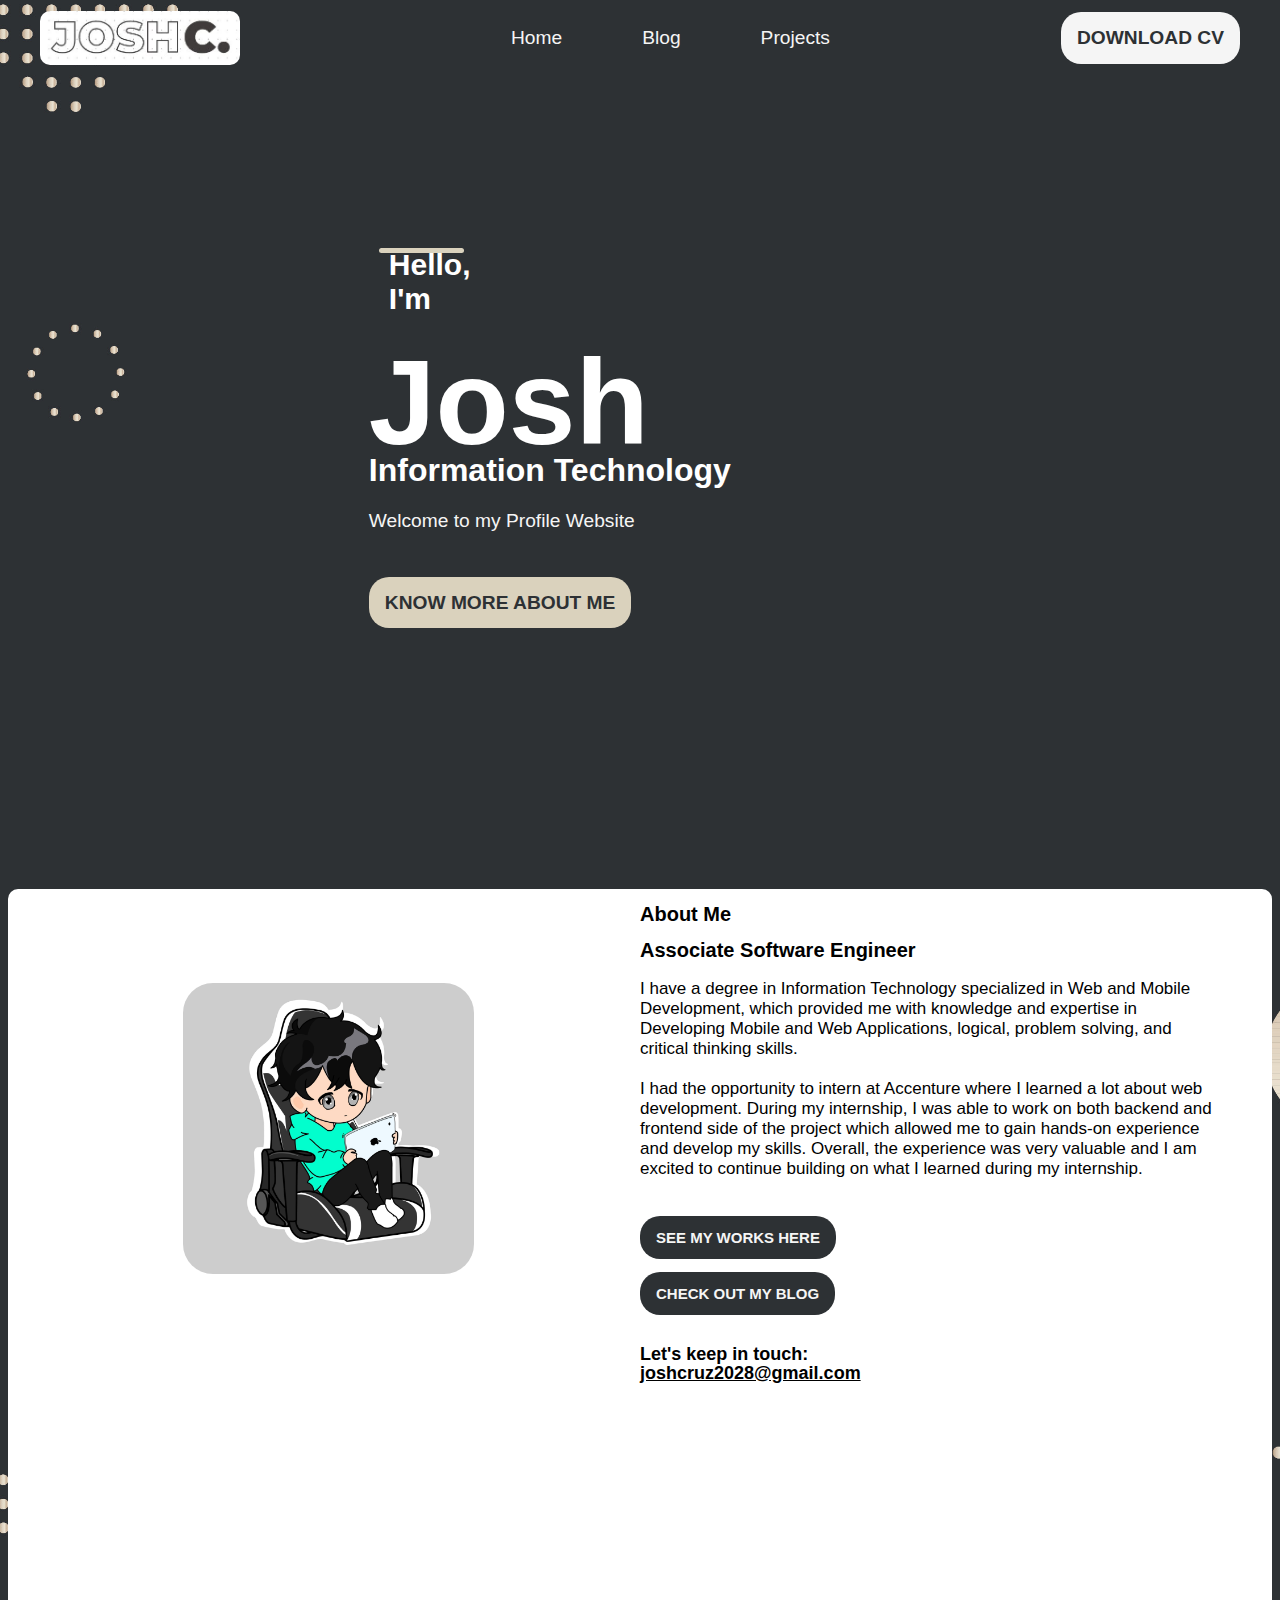
==== index.html @ 6b88b46c "Add files via upload" ====
<!DOCTYPE html>
<html lang="en">
<head>
    <meta charset="UTF-8">
    <meta name="viewport" content="width=device-width, initial-scale=1.0">
    <link rel="stylesheet" href="https://cdnjs.cloudflare.com/ajax/libs/font-awesome/6.4.0/css/all.min.css" integrity="sha512-iecdLmaskl7CVkqkXNQ/ZH/XLlvWZOJyj7Yy7tcenmpD1ypASozpmT/E0iPtmFIB46ZmdtAc9eNBvH0H/ZpiBw==" crossorigin="anonymous" referrerpolicy="no-referrer" />
    <link rel="stylesheet" href="styles.css">
    <title>Josh C.</title>
</head>
<body>
    <header>
        <div class="navbar">
            <img src="Logo.JPG"/>
            <ul class="links">
                <li><a href="index.html">Home</a></li>
                <li><a href="blog.html">Blog</a></li>
                <li><a href="projects.html">Projects</a></li>
            </ul>

            <a href="https://drive.google.com/uc?id=1K80q1uXvpnG44MLfooa4zxvBwbObPtkQ&export=download" class="downloadBtn">DOWNLOAD CV</a>
            <div class="toggleBtn">
                <i class="fa-solid fa-bars"></i>
            </div>
        </div>

        <div class="dropDownMenu">
            <li><a href="index.html">Home</a></li>
            <li><a href="blog.html">Blog</a></li>
            <li><a href="projects.html">Projects</a></li>
            <li><a href="https://drive.google.com/uc?id=1K80q1uXvpnG44MLfooa4zxvBwbObPtkQ&export=download" class="downloadBtn">DOWNLOAD CV</a></li>
        </div>
    </header>

    <div class="mainContainer">
        <div class="helloContainer">
            <h1 class="hello">Hello, I'm</h1>
            <h1 class="name">Josh</h1>
            <h1 class="course">Information Technology</h1>
            <h1 class="welcome">Welcome to my Profile Website</h1>
            <div class="knowMoreContainer">
                <a href="#about" class="knowMore">KNOW MORE ABOUT ME 
                    <i class="fa-solid fa-arrow-down"></i>
                </a>
            </div>
        </div>
    </div>

    <br><br><br>
    <hr>

    <div class="aboutMe" id="about">
        <section class="childImg">
            <img src="Avatar.jpg"/>
        </section>
        <section class="child">
            <h1 class="aboutTitle">About Me</h1>
            <h1 class="workTitle">Associate Software Engineer</h1>
            <p>
                I have a degree in Information Technology specialized in Web and Mobile Development, which provided me  with knowledge and expertise in Developing Mobile and Web Applications, logical, problem solving, and critical thinking skills.
                <br><br>
                I had the opportunity to intern at Accenture where I learned a lot about web development. During my internship, I was able to work on both backend and frontend side of the project which allowed me to gain hands-on experience and develop my skills. Overall, the experience was very valuable and I am excited to continue building on what I learned during my internship.
            </p>
            <a href="projects.html" class="seeWorks">
                <i class="fa-solid fa-hand-point-right"></i>
                SEE MY WORKS HERE
            </a><p style="margin-bottom: 19px;">
                <br>
            <a href="blog.html" class="seeWorks">
                <i class="fa-solid fa-hand-point-right"></i>
                CHECK OUT MY BLOG
            </a>
            <h1 class="inTouch">Let's keep in touch:
                <p class="email">joshcruz2028@gmail.com</p>
                <a 
                href="https://www.linkedin.com/in/josh-cruz-06531723a/"
                target="_blank">
                    <i class="fa-brands fa-linkedin"></i>
                </a>
                <a
                href="https://github.com/Kitchen-Nuggets"
                target="_blank">
                    <i class="fa-brands fa-github"></i>
                </a>
            </h1>
        </section>
    </div>

    <script>
        const toggleBtn = document.querySelector('.toggleBtn');
        const toggleBtnIcon = document.querySelector('.toggleBtn i');
        const dropDownMenu = document.querySelector('.dropDownMenu');
        
        toggleBtn.onclick = function () {
        dropDownMenu.classList.toggle('open')
        const isOpen = dropDownMenu.classList.contains('open')  

        toggleBtnIcon.classList = isOpen
        ? 'fa-solid fa-xmark'
        : 'fa-solid fa-bars'
        }
    </script>
</body>
</html>
---- styles.css ----
*{
  box-sizing: border-box;
}

html {
  scroll-behavior: smooth;
}

hr {
  display: none;
  border: none;
  width: 85%;
  height: 1px;
  background-color: white;
}

body {
  height: 100vh;
  background-color: #000;
  background-image: url('background.jpg');
  background-size: cover;
  background-position: center;
}

li {
  list-style: none;
}

a {
  text-decoration: none;
  color: whitesmoke;
  font-size: 1.2rem;
  font-family:Arial, Helvetica, sans-serif;
}

/* HEADER */
header {
  position: relative;
  padding: 0 2rem;
}

.navbar {
  margin-bottom: 65px;
  width: 100%;
  height: 60px;
  display: flex;
  align-items: center;
  justify-content: space-between;
}

.navbar .links {
  display: flex;
  gap: 5rem;
}

.navbar .links a:hover {
  transition: 0.5s;
  display: flex;
  gap: 2rem;
  border: 1px white solid;
  padding: 10px;
  border-radius: 10px;
  color: white;
}

.navbar img{
  width: 200px;
  border-radius: 10px;
  height: auto;
}

.navbar .toggleBtn {
  color: whitesmoke;
  font-size: 1.5rem;
  cursor: pointer;
  display: none;
}

.downloadBtn {
  transition: 0.5s;
  background-color: whitesmoke;
  color: #2D3134;
  padding: 0.5rem 1rem;
  outline: none;
  border-radius: 20px;
  font-size: 1.2rem;
  font-weight: bold;
  cursor: pointer;
  padding-top: 15px;
  padding-bottom: 15px;
}

.downloadBtn:hover {
  transition: 0.5s;
  background-color: transparent;
  border: 1px white solid;
  color: white;
  padding: 0.5rem 1rem;
  outline: none;
  padding-top: 15px;
  padding-bottom: 15px;
  border-radius: 20px;
  font-size: 1.2rem;
  font-weight: bold;
  cursor: pointer;
}

/* DROPDOWN */
.dropDownMenu {
  display: none;
  height: 0;
  position: absolute;
  right: 2rem;
  top: 60px;
  width: 300px;
  background: #272727;
  border-radius: 10px;
  overflow: hidden;
  z-index: 2;
  transition: height 0.2s cubic-bezier(0.175, 0.885, 0.32, 1.275);
}

.dropDownMenu li {
  padding: 0.7rem;
  display: flex;
  align-items: center;
  justify-content: center;
}

.dropDownMenu .downloadBtn {
  width: 80%;
  display: flex;
  justify-content: center;
}

.dropDownMenu.open {
  height: 220px;
}

/* MAIN CONTAINER */
.mainContainer {
  color: white;
  /* border: 1px yellow solid; */
  margin-right: 30px;
  margin-left: 130px;
  font-family:'Franklin Gothic Medium', 'Arial Narrow', Arial, sans-serif
}

.helloContainer {
  padding-left: 10px;
  /* border: 1px green solid; */
  margin-top: 180px;
  margin-left: 20%;
}

.helloContainer .hello {
  background-color: #DAD2BD;
  padding-left: 10px;
  margin-left: 10px;
  width: 85px;
  height: 5px;
  border-radius: 10px;
  font-family:'Lucida Sans', 'Lucida Sans Regular', 'Lucida Grande', 'Lucida Sans Unicode', Geneva, Verdana, sans-serif;
  font-size: 30px;
}

.helloContainer .course {
  margin-top: -100px;
}

.helloContainer .welcome {
  font-family: Arial, Helvetica, sans-serif;
  font-size: 20px;
  color: whitesmoke;
  font-size: 1.2rem;
  font-weight: lighter;
  margin-bottom: 60px;
}

.helloContainer .name {
  font-weight: bold;
  font-size: 120px;
}


.aboutMe {
  margin-top: 17.5%;
  background: whitesmoke;
  font-family:'Lucida Sans', 'Lucida Sans Regular', 'Lucida Grande', 'Lucida Sans Unicode', Geneva, Verdana, sans-serif;
  border-radius: 10px;
  background: white;
  height: 100%;
}

.knowMore {
  transition: 0.5s;
  background-color: #DAD2BD;
  color: #2D3134;
  padding: 0.5rem 1rem;
  outline: none;
  border-radius: 20px;
  font-size: 1.2rem;
  font-weight: bold;
  padding-top: 15px;
  padding-bottom: 15px;
  cursor: pointer;
}

.knowMore:hover {
  transition: 0.5s;
  border: 1px solid white;
  background-color: transparent;
  color: white;
}

.aboutTitle {
  font-family:'Lucida Sans', 'Lucida Sans Regular', 'Lucida Grande', 'Lucida Sans Unicode', Geneva, Verdana, sans-serif;
  font-size: 30px;
}

.child {
  /* border: 1px solid red; */
  float: left;
  width: 50%;
  padding-right: 50px;
}

.childImg {
  /* border: 1px solid red; */
  float: left;
  width: 50%;
  padding-right: 50px;
  padding-top: 5%;
}

.child .inTouch {
  margin-top: 40px;
}

.inTouch .email {
  margin-top: -8px;
}

.child .inTouch p{
  text-decoration: underline;
  margin-bottom: 5px;
}

.child .inTouch a{
  color: black;
  font-size: 60px;
  margin-right: 8px;
}

.child .inTouch a:hover{
  transition: 0.5s;
  color: skyblue;
  cursor: pointer;
  font-size: 60px;
}

.child p {
  font-size: 20px;
  margin-bottom: 50px;
}

.seeWorks {
  transition: 0.5s;
  background-color: #2D3134;
  color: white;
  padding: 0.5rem 1rem;
  outline: none;
  border-radius: 20px;
  font-size: 1.2rem;
  font-weight: bold;
  padding-top: 15px;
  padding-bottom: 15px;
  cursor: pointer;
}

.seeWorks:hover {
  transition: 0.5s;
  background-color: transparent;
  border: 1px #2D3134 solid;
  color: #2D3134;
  padding: 0.5rem 1rem;
  outline: none;
  border-radius: 20px;
  padding-top: 15px;
  padding-bottom: 15px;
  font-size: 1.2rem;
  font-weight: bold;
  cursor: pointer;
}

.childImg img {
  margin-top: 30px;
  border-radius: 30px;
  margin-left: 30%;
  width: 50%;
}

/* PROJECTS */
.projectContainer {
  font-family:'Lucida Sans', 'Lucida Sans Regular', 'Lucida Grande', 'Lucida Sans Unicode', Geneva, Verdana, sans-serif;
  border-radius: 10px;
  height: 100%;
  padding-left: 10%;
  padding-right: 10%;
  /* display: flex; */
  justify-content: center;

  display: flex;
  flex-direction: row;
  font-size: 30px;
}

.projectContainer h2 {
  font-size: 50px;
  color: whitesmoke;
  text-shadow: 4px 4px black;
}

.breakLine {
  display: block;
}

.projContentContainer {
  flex: 50%;
  width: 600px;
  height: 600px;
  margin: 10px;
  border-radius: 20px;
  background-color: whitesmoke;
  color: black;
  padding-left: 20px;
  font-size: 17px;
}

.flex-container {
  display: flex;
  flex-direction: row;
  font-size: 30px;
  flex-wrap: wrap;
}

.flex-container h1 {
  font-size: 20px;
}

.flex-container p {
  font-size: 16px;
}

.flex-item {
  background-color: #f1f1f1;
  padding: 10px;
  flex: 30%;
  margin-left: 20px;
  margin-right: 20px;
  margin-top: 20px;
  border-radius: 20px;
  font-family: 'Lucida Sans', 'Lucida Sans Regular', 'Lucida Grande', 'Lucida Sans Unicode', Geneva, Verdana, sans-serif;
}

.openUrlProjBtn {
  margin-right: 10px;
  transition: 0.5s;
  background-color: #2D3134;
  color: whitesmoke;
  padding: 0.5rem 1rem;
  outline: none;
  border-radius: 20px;
  font-size: 15px;
  font-weight: bold;
  cursor: pointer;
}

.openUrlProjBtn:hover {
  transition: 0.5s;
  margin-left: 20px;
  border: 1px black solid;
  background-color: white;
  color: black;
} 

.flex-item li{
  font-size: 16px;
  list-style-type: disc;
}

/* TIMELINE */
.timelinePhoto {
  display: block;
  margin-left: auto;
  margin-right: auto;
  width: 60%;
}

.timeline {
  position: relative;
  max-width: 1200px;
  margin: 100px auto;
}

.timelineContainer {
  padding: 20px 3 0px;
  position: relative;
  width: 50%;
  animation: movedown 1s linear forwards;
  opacity: 0;
}

@keyframes movedown {
  0% {
    opacity: 1;
    transform: translateY(-30px);
  }

  100% {
    opacity: 1;
    transform: translateY(0px);
  }
}

.openUrlCred {
  margin-top: 15px;
  margin-right: 10px;
  transition: 0.5s;
  background-color: #2D3134;
  color: whitesmoke;
  padding: 0.5rem 1rem;
  outline: none;
  border-radius: 20px;
  font-size: 13px;
  font-weight: bold;
  cursor: pointer;
}

.openUrlCred:hover {
  transition: 0.5s;
  margin-left: 20px;
  border: 1px black solid;
  background-color: white;
  color: black;
} 

.timelineContent {
  position: relative;
  border-radius: 6px;
  font-size: 15px;
  background: white;
  margin-right: 40px;
  padding-top: 1px;
  padding-bottom: 1px;
  padding-left: 30px;
  padding-right: 30px;
}

.leftCont {
  padding-left: 40px;
  left: 0;
}

.rightCont {
  padding-left: 40px;
  left: 50%;
}

.timelineContainer .timelineLogo {
  position: absolute;
  width: 40px;
  border-radius: 50%;
  right: -20px;
  top: 32px;
  z-index: 10;
  border: 2px solid white;
}

.rightCont .timelineLogo {
  left: -20px;
}

.timeline::after {
  content: '';
  position: absolute;
  width: 6px;
  height: 100%;
  background: white;
  top: 0;
  left: 50%;
  margin-left: -3px;
  z-index: -1;
  animation: moveline 6s linear forwards;
}

.timelineContent h2{
  text-align: center;
  margin-bottom: -10px;
  /* margin-right: 35px; */
  font-size: 23px;
  font-family: 'Lucida Sans', 'Lucida Sans Regular', 'Lucida Grande', 'Lucida Sans Unicode', Geneva, Verdana, sans-serif;
}

.timelineContent .timeLineYear {
  text-align: center;
  margin-bottom: -20px;
  font-size: 18px;
  font-family: 'Lucida Sans', 'Lucida Sans Regular', 'Lucida Grande', 'Lucida Sans Unicode', Geneva, Verdana, sans-serif;
}

.timelineContent p {
  /* margin-right: 35px; */
  text-align: justify;
  font-family: 'Lucida Sans', 'Lucida Sans Regular', 'Lucida Grande', 'Lucida Sans Unicode', Geneva, Verdana, sans-serif;
}

@keyframes moveline {
  0% {
    height: 0;
  }
  100% {
    height: 100%;
  }
}

/* RESPONSIVENESS */
@media (max-width: 1280px) {

  .aboutMe .aboutTitle {
    font-size: 20px;
  }

  .aboutMe .workTitle {
    font-size: 20px;
  }

  .aboutMe p {
    font-size: 17px;
  }

  .inTouch p {
    font-size: 17px;
  }

  .inTouch i {
    font-size: 50px;
  }

  .flex-item h1{
    font-size: 15px;
  }

  .flex-item p, .flex-item a, .flex-item li {
    font-size: 12.5px;
  }

  .seeWorks {
    padding-top: 13px;
    padding-bottom: 13px;
    font-size: 15px;
    background-color: #2D3134;
    color: whitesmoke;
  }

  .seeWorks:hover {
    padding-top: 13px;
    padding-bottom: 13px;
    margin-left: 15px;
    transition: 0.5s;
    background-color: transparent;
    border: 1px #2D3134 solid;
    color: #2D3134;
    border-radius: 20px;
    font-size: 15px;
    cursor: pointer;
  }

  .child h1 {
    font-size: 18px;
  }

  .inTouch .email {
    margin-top: -2px;
    font-size: 18px;
  }
}

@media (max-width: 870px) {

  .openUrlCred {
    margin-top: 15px;
    margin-right: 10px;
    background-color: #2D3134;
    color: whitesmoke;
    padding: 0.5rem 1rem;
    outline: none;
    border-radius: 20px;
    font-size: 12px;
    font-weight: bold;
    border: none;
  }

  .openUrlCred:hover {
    margin-top: 15px;
    margin-right: 10px;
    margin-left: 0;
    border: none;
    background-color: #2D3134;
    color: whitesmoke;
    padding: 0.5rem 1rem;
    outline: none;
    border-radius: 20px;
    font-size: 12px;
    font-weight: bold;
  }

  .navbar .links,
  .navbar .downloadBtn {
    display: none;
  }

  .navbar .toggleBtn {
    display: block;
  }

  .dropDownMenu {
    display: block;
  }

  .navbar img{
    margin-left: -15px;
    width: 150px;
    border-radius: 10px;
    height: auto;
  }

  .flex-container {
    flex-direction: column;
  }

  .aboutMe {
    background-color: transparent;
  }

  .childImg{
    display: none;
    visibility: hidden;
  }

  .child {
    color: white;
    margin-left: 20px;
    width: 100%;
    text-align: center;
  }

  .child i {
    color: lightgray;
  }

  .child h1{
    font-size: 20px;
  }

  .child p{
    font-size: 15px;
  }

  hr {
    display: block;
  }

  .mainContainer {
    margin-right: auto;
    margin-left: auto;
  }

  .mainContainer .hello {
    font-size: 25px;
  }

  .mainContainer .name {
    font-size: 90px;
    margin-bottom: 100px;
  }

  .mainContainer .course {
    font-size: 25px;
  }

  .helloContainer {
    padding-left: 0px;
  }

  .knowMoreContainer a{
    font-size: 15px;
  }

  .seeWorks {
    background-color: white;
    color: black;
  }

  .seeWorks:hover {
    border: none;
    background-color: white;
    color: black;
    margin: auto;
  }

  .seeWorks i {
    color: black;
  }

  .timeline {
    margin: 50px auto;
  }

  .timeline::after {
    left: 31px;
  }

  .timelineContainer {
    margin-top: 40px;
    width: 100%;
  }

  .timelineContent {
    font-size: 13px;
  }

  .timelineContent small{
    margin-bottom: 13px;
  }

  .rightCont {
    left: 0;
  }

  .rightCont .timelineLogo,.leftCont .timelineLogo {
    left: 10px;
  }

  .knowMore {
    background-color: #DAD2BD;
    color: #2D3134;
    padding: 0.5rem 1rem;
    outline: none;
    border-radius: 20px;
    font-size: 15px;
    font-weight: bold;
    padding-top: 15px;
    padding-bottom: 15px;
    cursor: pointer;
  }
  
  .knowMore:hover {
    border: none;
    background-color: #DAD2BD;
    color: #2D3134;
    padding: 0.5rem 1rem;
    outline: none;
    border-radius: 20px;
    font-size: 15px;
    font-weight: bold;
    padding-top: 15px;
    padding-bottom: 15px;
    cursor: pointer;
  }

  .flex-item a {
    border: none;
    margin: auto;
    background-color: #2D3134;
    color: whitesmoke;
    padding: 0.5rem 1rem;
    outline: none;
    border-radius: 20px;
    font-size: 15px;
    font-weight: bold;
    cursor: pointer;
  }

  .flex-item a:hover {
    border: none;
    margin: auto;
    background-color: #2D3134;
    color: whitesmoke;
    padding: 0.5rem 1rem;
    outline: none;
    border-radius: 20px;
    font-size: 15px;
    font-weight: bold;
    cursor: pointer;
  }

  .downloadBtn {
    border: none;
    margin: auto;
    transition: 0s;
    background-color: whitesmoke;
    color: #2D3134;
    outline: none;
    border-radius: 20px;
    font-size: 15px;
    font-weight: bold;
  }

  .downloadBtn:hover {
    border: none;
    margin: auto;
    transition: 0s;
    background-color: whitesmoke;
    color: #2D3134;
    outline: none;
    border-radius: 20px;
    font-size: 15px;
    font-weight: bold;
  }
}
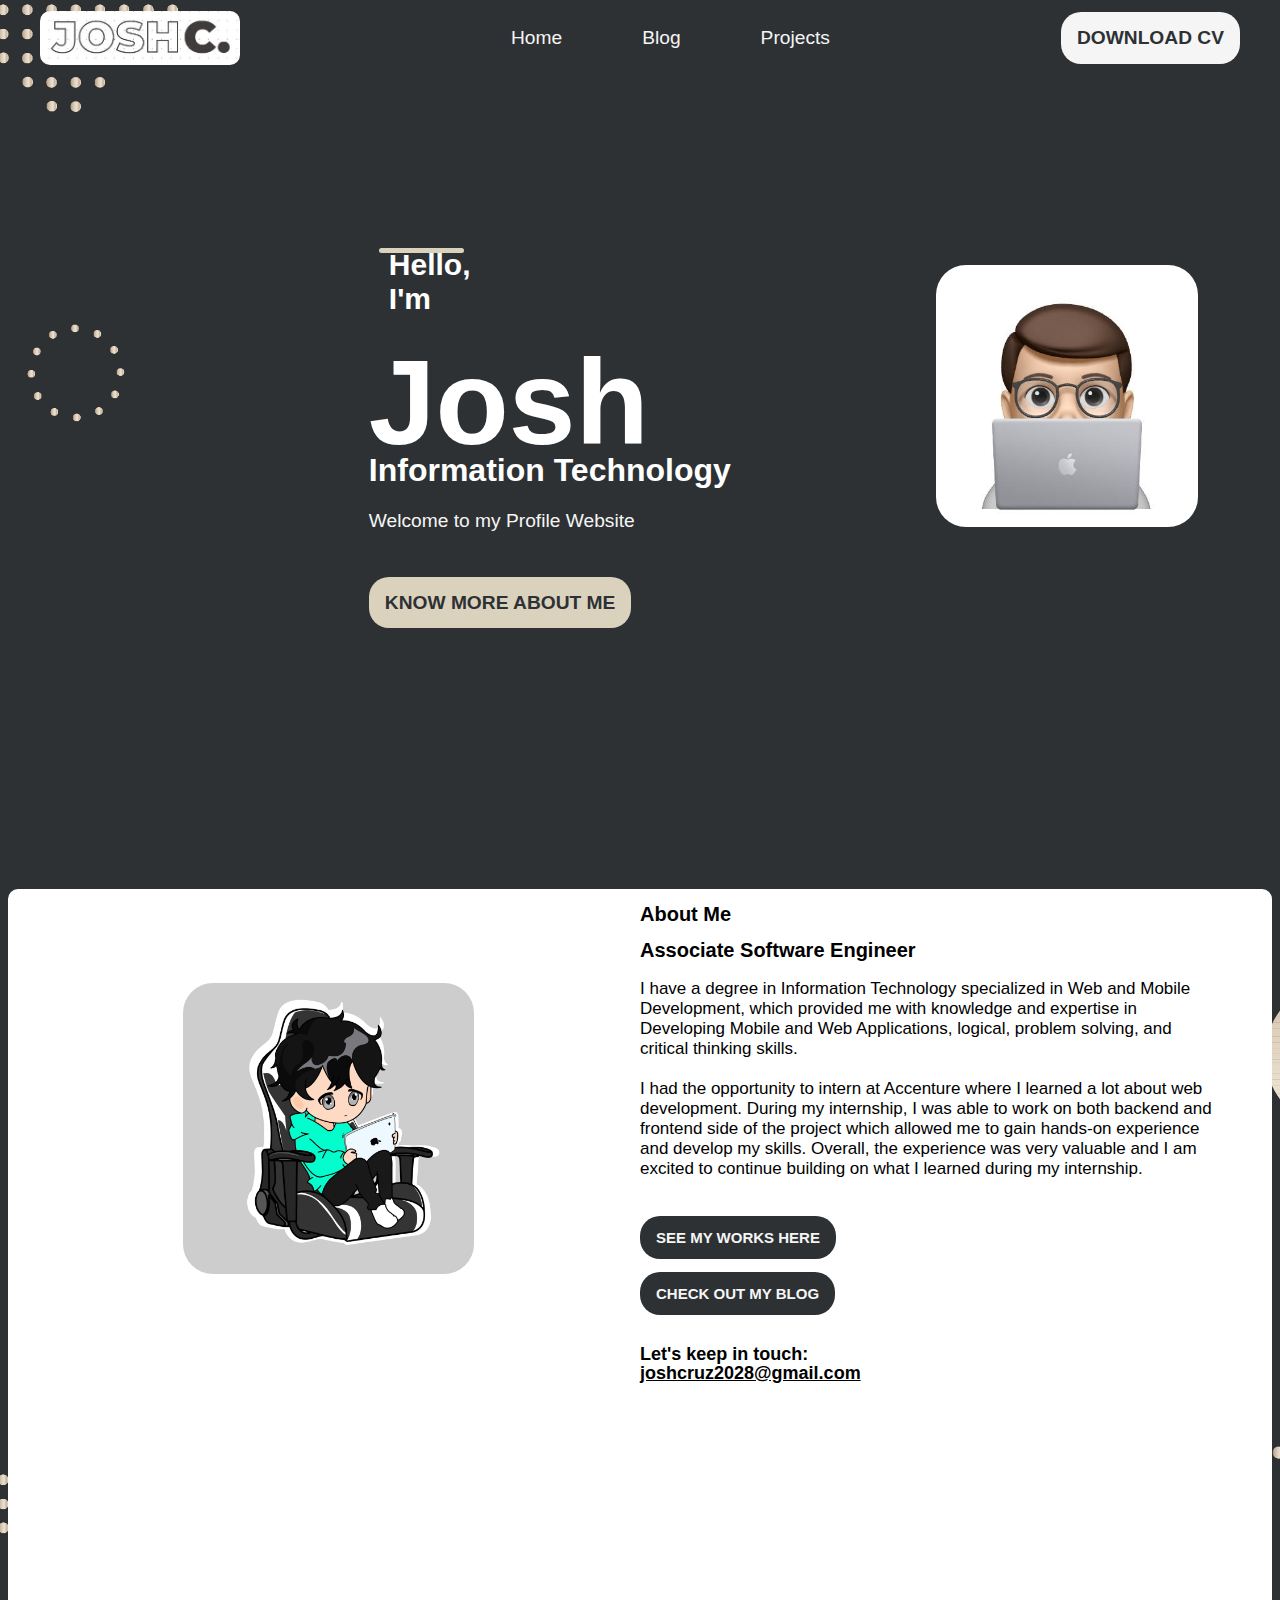
==== commit cc32dcdb: "Add files via upload" ====
--- a/index.html
+++ b/index.html
@@ -5,6 +5,7 @@
     <meta name="viewport" content="width=device-width, initial-scale=1.0">
     <link rel="stylesheet" href="https://cdnjs.cloudflare.com/ajax/libs/font-awesome/6.4.0/css/all.min.css" integrity="sha512-iecdLmaskl7CVkqkXNQ/ZH/XLlvWZOJyj7Yy7tcenmpD1ypASozpmT/E0iPtmFIB46ZmdtAc9eNBvH0H/ZpiBw==" crossorigin="anonymous" referrerpolicy="no-referrer" />
     <link rel="stylesheet" href="styles.css">
+    <link rel="icon" type="image/x-icon" href="https://lh4.googleusercontent.com/DzysRhXLizF-wcDRNq1oUl7O_a1BfIwo5lJBh2RcM8u8h9omGkrqO2xxMVO85rp2v3Q=w2400">
     <title>Josh C.</title>
 </head>
 <body>
@@ -23,12 +24,14 @@
             </div>
         </div>
 
+        <!-- DROPDOWN MENU -->
         <div class="dropDownMenu">
             <li><a href="index.html">Home</a></li>
             <li><a href="blog.html">Blog</a></li>
             <li><a href="projects.html">Projects</a></li>
             <li><a href="https://drive.google.com/uc?id=1K80q1uXvpnG44MLfooa4zxvBwbObPtkQ&export=download" class="downloadBtn">DOWNLOAD CV</a></li>
         </div>
+
     </header>
 
     <div class="mainContainer">
@@ -41,8 +44,10 @@
                 <a href="#about" class="knowMore">KNOW MORE ABOUT ME 
                     <i class="fa-solid fa-arrow-down"></i>
                 </a>
-            </div>
-        </div>
+            </div>   
+            
+            <img src="Memoji.jpg"/>
+        </div>  
     </div>
 
     <br><br><br>
--- a/styles.css
+++ b/styles.css
@@ -153,6 +153,14 @@
   margin-left: 20%;
 }
 
+.helloContainer img {
+  float: right;
+  border-radius: 30px;
+  margin-right: 20%;
+  margin-top: -28%;
+  width: 30%;
+}
+
 .helloContainer .hello {
   background-color: #DAD2BD;
   padding-left: 10px;
@@ -340,6 +348,7 @@
 .flex-container {
   display: flex;
   flex-direction: row;
+  justify-content: center;
   font-size: 30px;
   flex-wrap: wrap;
 }
@@ -353,11 +362,13 @@
 }
 
 .flex-item {
+  box-shadow: 5px 5px 10px gray;
+  max-width: 500px;
   background-color: #f1f1f1;
   padding: 10px;
   flex: 30%;
-  margin-left: 20px;
-  margin-right: 20px;
+  margin-left: 10px;
+  margin-right: 10px;
   margin-top: 20px;
   border-radius: 20px;
   font-family: 'Lucida Sans', 'Lucida Sans Regular', 'Lucida Grande', 'Lucida Sans Unicode', Geneva, Verdana, sans-serif;
@@ -376,6 +387,14 @@
   cursor: pointer;
 }
 
+.work-experience h3{
+  font-family: 'Lucida Sans', 'Lucida Sans Regular', 'Lucida Grande', 'Lucida Sans Unicode', Geneva, Verdana, sans-serif;
+  color: white;
+  text-align: center;
+  font-size: 30px;
+  margin-bottom: -15px;
+}
+
 .openUrlProjBtn:hover {
   transition: 0.5s;
   margin-left: 20px;
@@ -387,6 +406,32 @@
 .flex-item li{
   font-size: 16px;
   list-style-type: disc;
+}
+
+.technologies {
+  display: flex;
+  flex-wrap: wrap;
+  align-items: center;
+}
+
+.technologies img {
+  border-radius: 7.5px;
+  width: 30px;
+  margin-right: 2px;
+}
+
+.technologies h2 {
+  font-size: 16px;
+  margin-right: 8px;
+}
+
+.work-experience hr{
+  margin-top: 70px;
+  margin-bottom: -30px;
+  display: block;
+  width: 90%;
+  height: 1px;
+  background-color: white;
 }
 
 /* TIMELINE */
@@ -527,6 +572,22 @@
 /* RESPONSIVENESS */
 @media (max-width: 1280px) {
 
+  .helloContainer img {
+    border-radius: 30px;
+    margin-right: 5%;
+    margin-top: -40%;
+  }
+
+  .technologies img {
+    width: 25px;
+    margin-right: 2px;
+  }
+  
+  .technologies h2 {
+    font-size: 14px;
+    margin-right: 6px;
+  }
+
   .aboutMe .aboutTitle {
     font-size: 20px;
   }
@@ -587,6 +648,20 @@
 }
 
 @media (max-width: 870px) {
+
+  .helloContainer img {
+    display: none;
+  }
+
+  .technologies img {
+    width: 20px;
+    margin-right: 0px;
+  }
+  
+  .technologies h2 {
+    font-size: 12px;
+    margin-right: 4px;
+  }
 
   .openUrlCred {
     margin-top: 15px;
@@ -636,6 +711,7 @@
   }
 
   .flex-container {
+    align-items: center;
     flex-direction: column;
   }
 
@@ -777,7 +853,7 @@
     padding: 0.5rem 1rem;
     outline: none;
     border-radius: 20px;
-    font-size: 15px;
+    font-size: 11px;
     font-weight: bold;
     cursor: pointer;
   }
@@ -790,7 +866,6 @@
     padding: 0.5rem 1rem;
     outline: none;
     border-radius: 20px;
-    font-size: 15px;
     font-weight: bold;
     cursor: pointer;
   }
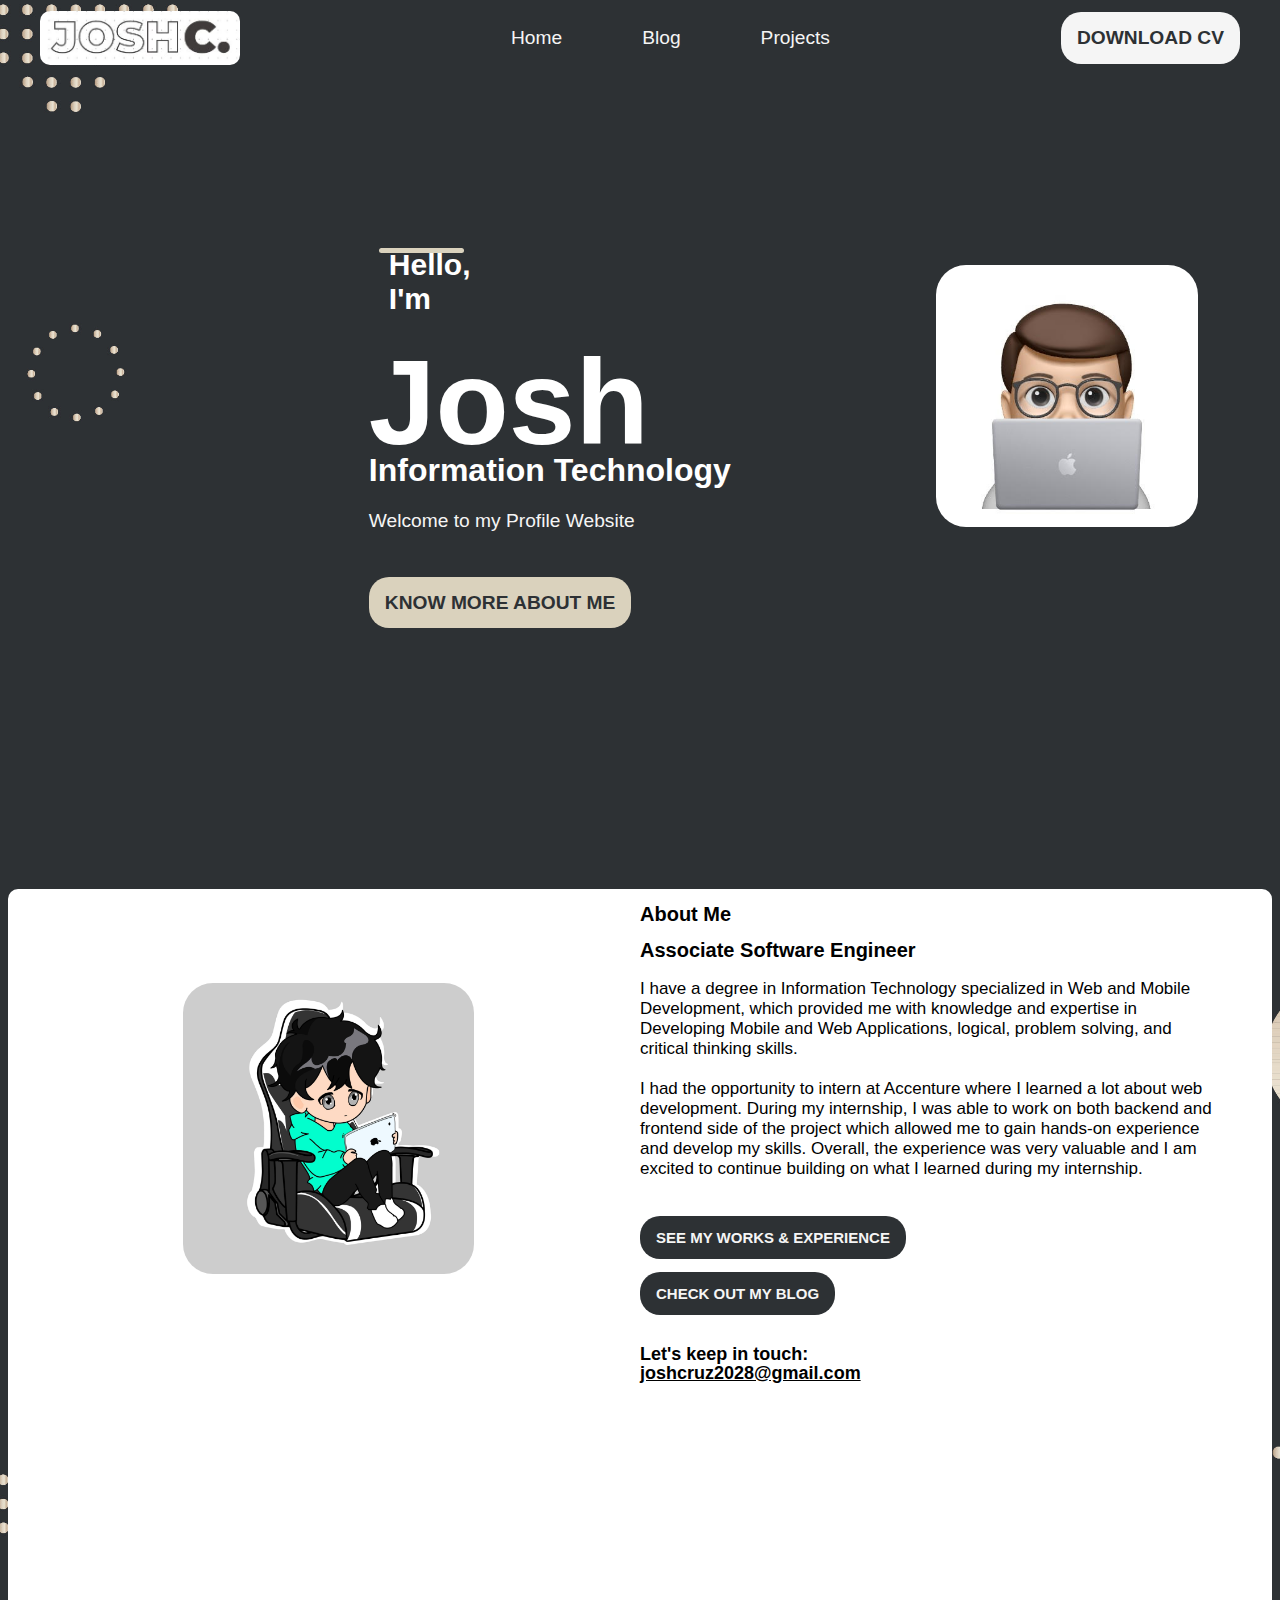
==== commit 841e6d85: "Update index.html" ====
--- a/index.html
+++ b/index.html
@@ -67,7 +67,7 @@
             </p>
             <a href="projects.html" class="seeWorks">
                 <i class="fa-solid fa-hand-point-right"></i>
-                SEE MY WORKS HERE
+                SEE MY WORKS & EXPERIENCE
             </a><p style="margin-bottom: 19px;">
                 <br>
             <a href="blog.html" class="seeWorks">
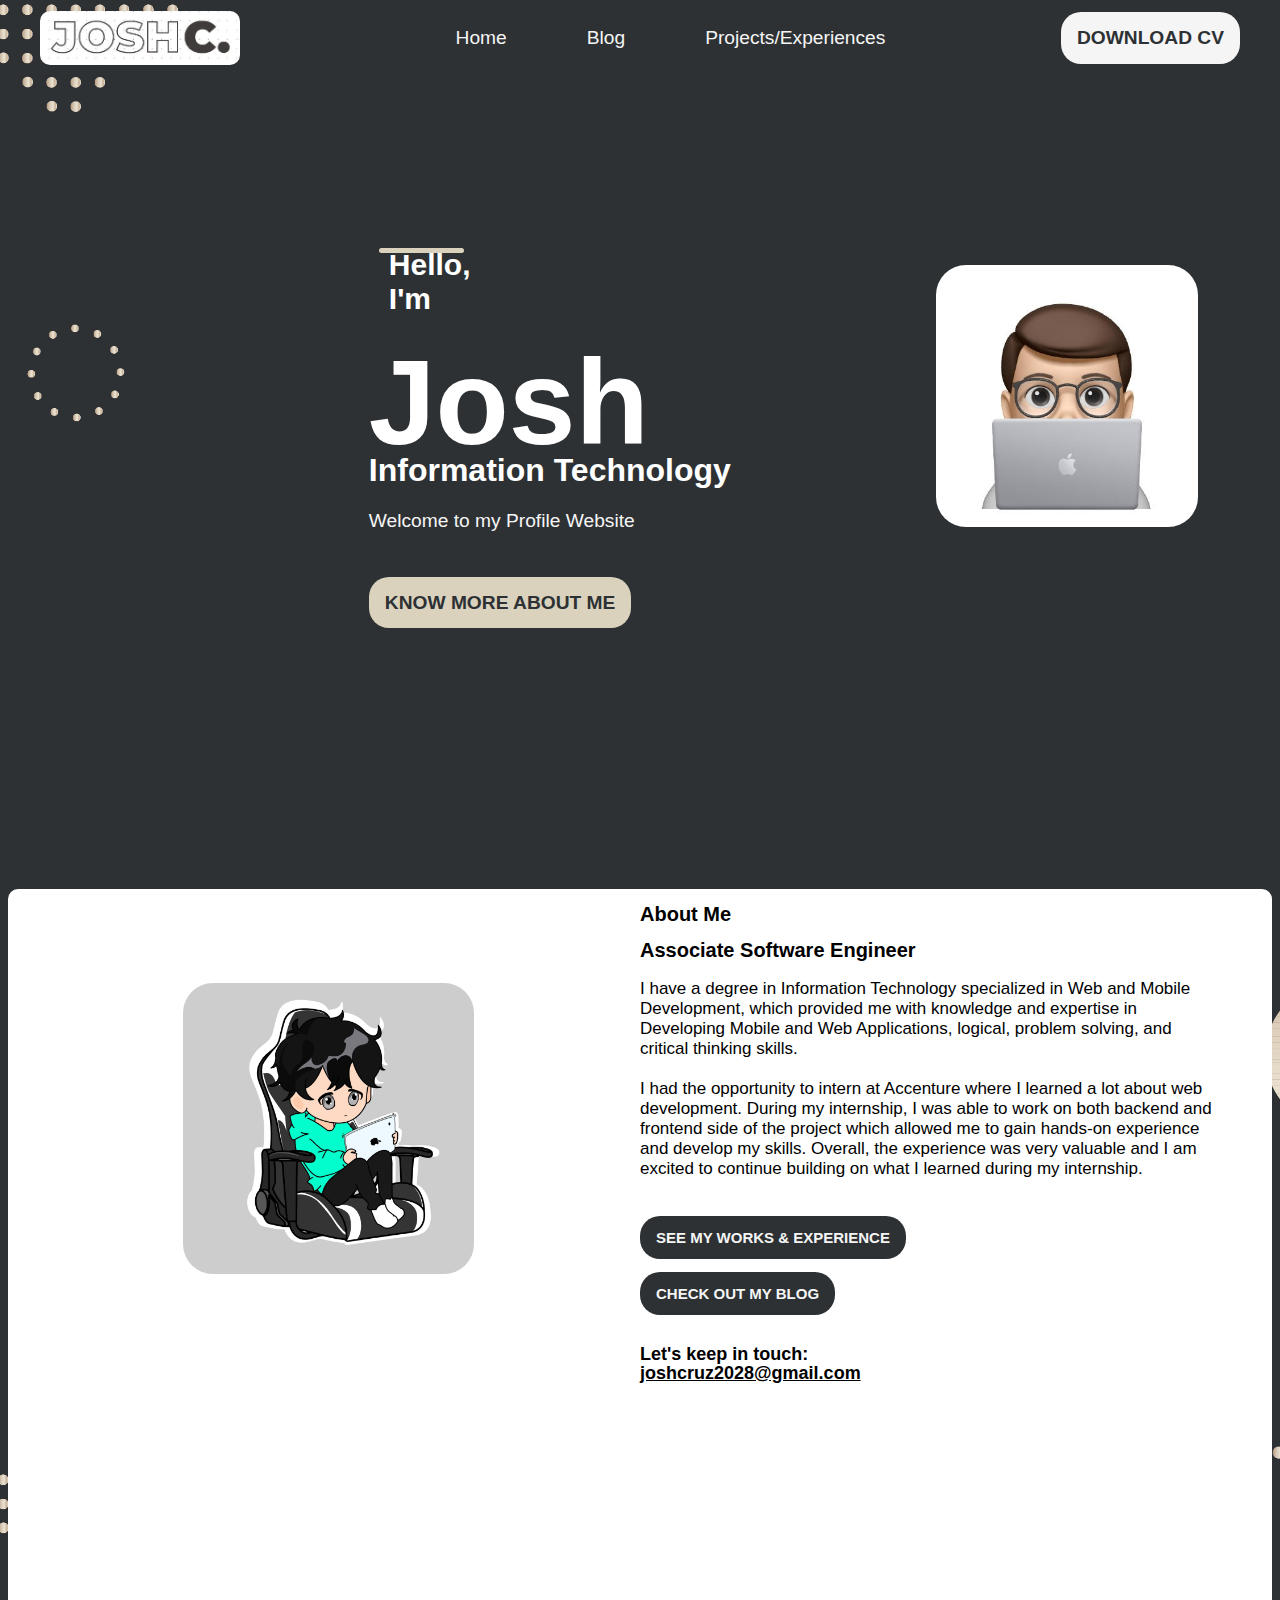
==== commit e2e53e93: "Update: Jan 2023" ====
--- a/index.html
+++ b/index.html
@@ -15,7 +15,7 @@
             <ul class="links">
                 <li><a href="index.html">Home</a></li>
                 <li><a href="blog.html">Blog</a></li>
-                <li><a href="projects.html">Projects</a></li>
+                <li><a href="projects.html">Projects/Experiences</a></li>
             </ul>
 
             <a href="https://drive.google.com/uc?id=1K80q1uXvpnG44MLfooa4zxvBwbObPtkQ&export=download" class="downloadBtn">DOWNLOAD CV</a>
@@ -28,7 +28,7 @@
         <div class="dropDownMenu">
             <li><a href="index.html">Home</a></li>
             <li><a href="blog.html">Blog</a></li>
-            <li><a href="projects.html">Projects</a></li>
+            <li><a href="projects.html">Projects/Experiences</a></li>
             <li><a href="https://drive.google.com/uc?id=1K80q1uXvpnG44MLfooa4zxvBwbObPtkQ&export=download" class="downloadBtn">DOWNLOAD CV</a></li>
         </div>
 
--- a/styles.css
+++ b/styles.css
@@ -51,6 +51,7 @@
 .navbar .links {
   display: flex;
   gap: 5rem;
+  transition: 0.5s ease-in-out;
 }
 
 .navbar .links a:hover {
